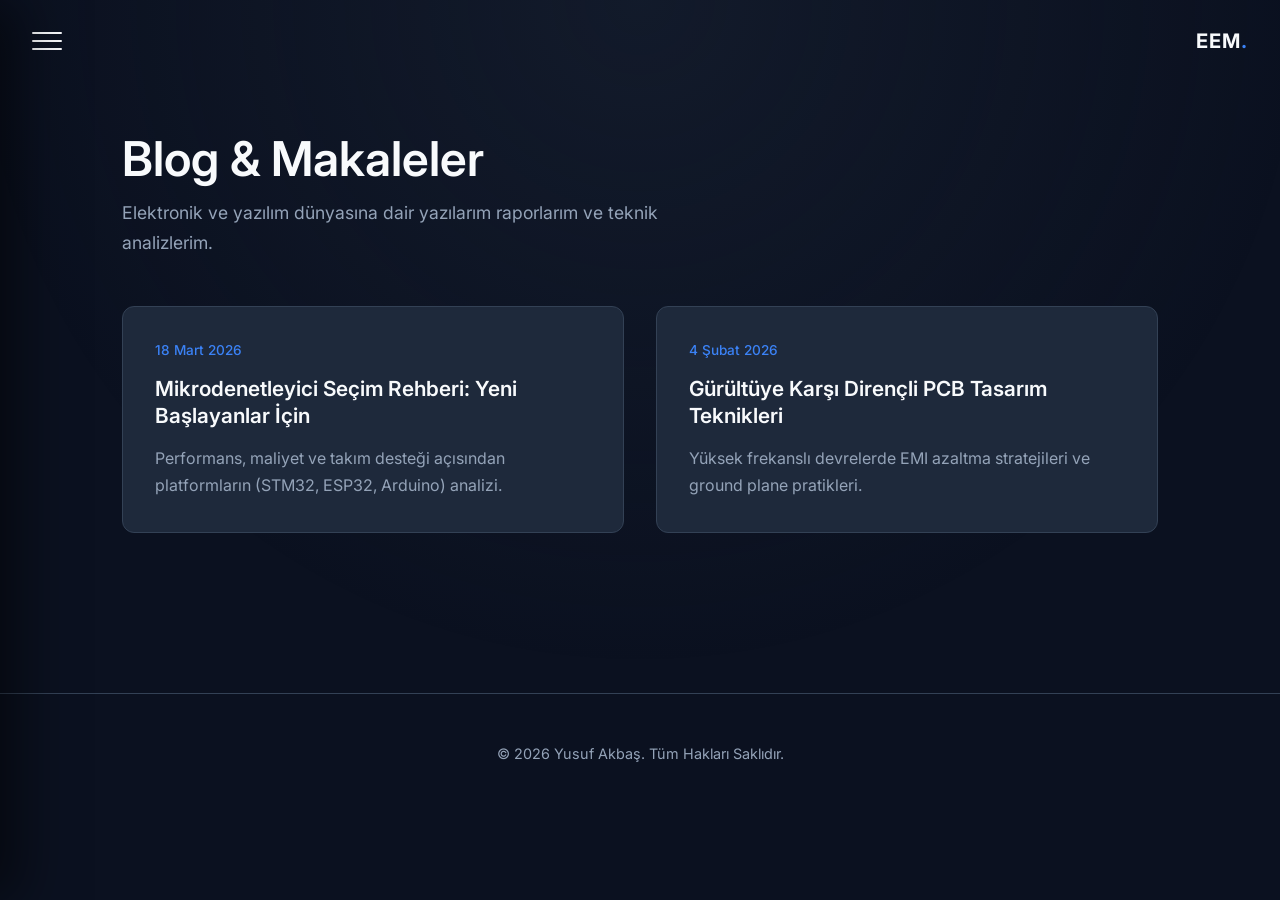
==== blog.html @ f1ca189b "ilk adim atildi" ====
<!DOCTYPE html>
<html lang="tr">
<head>
    <meta charset="UTF-8">
    <meta name="viewport" content="width=device-width, initial-scale=1.0">
    <title>Makaleler | Yusuf Akbaş</title>
    <link href="https://fonts.googleapis.com/css2?family=Inter:wght@300;400;500;600;700&display=swap" rel="stylesheet">
    <link rel="stylesheet" href="style.css">
    <link rel="stylesheet" href="https://cdnjs.cloudflare.com/ajax/libs/font-awesome/6.4.0/css/all.min.css">
</head>
<body>
    <div class="background-overlay"></div>
    <header class="header">
        <div class="menu-toggle" id="menuToggle"><span class="line"></span><span class="line"></span><span class="line"></span></div>
        <div class="logo"><a href="index.html" style="color:var(--text-primary);">EEM<span>.</span></a></div>
    </header>

    <nav class="sidebar" id="sidebar">
        <div class="sidebar-header"><h2>Menü</h2><button class="close-btn" id="closeBtn">&times;</button></div>
        <ul class="sidebar-links">
            <li><a href="index.html"><i class="fa-solid fa-house fa-fw"></i> Ana Sayfa</a></li>
            <li><a href="experience.html"><i class="fa-solid fa-user-tie fa-fw"></i> Deneyim & Yetenekler</a></li>
            <li class="has-submenu">
                <a href="#" class="submenu-toggle"><i class="fa-solid fa-microchip fa-fw"></i> Projeler <i class="fa-solid fa-chevron-down arrow"></i></a>
                <ul class="submenu">
                    <li><a href="projects.html?category=all">Tüm Projeler</a></li>
                    <li><a href="projects.html?category=iot">IoT Sistemleri</a></li>
                    <li><a href="projects.html?category=arduino">Arduino</a></li>
                    <li><a href="projects.html?category=stm32">STM32</a></li>
                    <li><a href="projects.html?category=rp">Raspberry Pi</a></li>
                </ul>
            </li>
            <li class="has-submenu">
                <a href="#" class="submenu-toggle"><i class="fa-solid fa-book-open fa-fw"></i> Öğretici Çalışmalar <i class="fa-solid fa-chevron-down arrow"></i></a>
                <ul class="submenu">
                    <li><a href="tutorials.html?category=all">Tüm Konular</a></li>
                    <li><a href="tutorials.html?category=temel">Temel Elektronik</a></li>
                    <li><a href="tutorials.html?category=ileri">İleri Gömülü Sistemler</a></li>
                    <li><a href="tutorials.html?category=yazilim">Mühendislik Yazılımları</a></li>
                </ul>
            </li>
            <li><a href="blog.html" class="active"><i class="fa-solid fa-pen-nib fa-fw"></i> Makaleler</a></li>
            <li><a href="index.html#contact"><i class="fa-solid fa-envelope fa-fw"></i> İletişim</a></li>
        </ul>
        <div class="sidebar-footer">
            <a href="#"><i class="fa-brands fa-linkedin fa-lg"></i> LinkedIn</a>
            <a href="#"><i class="fa-brands fa-github fa-lg"></i> GitHub</a>
        </div>
    </nav>
    <div class="overlay" id="overlay"></div>

    <main class="main-content">
        <section class="section fade-in" style="padding-top: 8rem;">
            <div class="container">
                <h1 class="page-title">Blog & Makaleler</h1>
                <p class="page-subtitle">Elektronik ve yazılım dünyasına dair yazılarım raporlarım ve teknik analizlerim.</p>
                
                <div class="blog-grid" style="margin-top:2rem;">
                    <article class="blog-card">
                        <span class="date">18 Mart 2026</span>
                        <h3><a href="#">Mikrodenetleyici Seçim Rehberi: Yeni Başlayanlar İçin</a></h3>
                        <p>Performans, maliyet ve takım desteği açısından platformların (STM32, ESP32, Arduino) analizi.</p>
                    </article>
                    
                    <article class="blog-card">
                        <span class="date">4 Şubat 2026</span>
                        <h3><a href="#">Gürültüye Karşı Dirençli PCB Tasarım Teknikleri</a></h3>
                        <p>Yüksek frekanslı devrelerde EMI azaltma stratejileri ve ground plane pratikleri.</p>
                    </article>
                </div>
            </div>
        </section>
    </main>

    <footer class="footer">
        <div class="container"><p>&copy; 2026 Yusuf Akbaş. Tüm Hakları Saklıdır.</p></div>
    </footer>
    <script src="script.js"></script>
</body>
</html>
---- style.css ----
:root {
    /* Professional Deep Navy / Slate Variables */
    --bg-main: #0B1120;
    --bg-surface: #1E293B;
    --bg-hover: #334155;
    
    --text-primary: #F8FAFC;
    --text-secondary: #94A3B8;
    
    --accent-primary: #3B82F6;
    --accent-hover: #60A5FA;
    --accent-glow: rgba(59, 130, 246, 0.2);
    
    --border-color: #334155;
    --border-light: #475569;
    
    --font-main: 'Inter', sans-serif;
    
    --transition-smooth: 0.4s cubic-bezier(0.4, 0, 0.2, 1);
    --transition-fast: 0.2s ease-in-out;
}

* {
    margin: 0;
    padding: 0;
    box-sizing: border-box;
}

html {
    scroll-behavior: smooth;
    font-size: 16px;
}

body {
    background-color: var(--bg-main);
    color: var(--text-primary);
    font-family: var(--font-main);
    line-height: 1.7;
    overflow-x: hidden;
}

.background-overlay {
    position: fixed;
    top: 0; left: 0; width: 100vw; height: 100vh;
    background: radial-gradient(circle at top center, rgba(30, 41, 59, 0.4) 0%, transparent 60%);
    z-index: -1;
    pointer-events: none;
}

h1, h2, h3, h4 {
    color: var(--text-primary);
    line-height: 1.3;
    font-weight: 600;
}

a {
    color: var(--accent-primary);
    text-decoration: none;
    transition: color var(--transition-fast);
}

a:hover { color: var(--accent-hover); }

.container {
    max-width: 1100px;
    margin: 0 auto;
    padding: 0 2rem;
}

/* Header */
.header {
    position: fixed;
    top: 0; left: 0; width: 100%;
    padding: 1.5rem 2rem;
    display: flex; justify-content: space-between; align-items: center;
    z-index: 1000;
    background: transparent;
    transition: background var(--transition-smooth), backdrop-filter var(--transition-smooth);
}
.header.scrolled {
    background: rgba(11, 17, 32, 0.85);
    backdrop-filter: blur(10px);
    border-bottom: 1px solid var(--border-color);
}
.menu-toggle {
    display: flex; flex-direction: column; gap: 6px; cursor: pointer; z-index: 1001;
}
.menu-toggle .line {
    width: 30px; height: 2px;
    background-color: var(--text-primary);
    border-radius: 2px;
    transition: var(--transition-smooth);
}
.menu-toggle:hover .line { background-color: var(--accent-primary); }
.logo { font-size: 1.25rem; font-weight: 700; letter-spacing: 1px; }
.logo span { color: var(--accent-primary); }

/* Sidebar */
.sidebar {
    position: fixed; top: 0; left: -320px; width: 320px; height: 100vh;
    background-color: var(--bg-surface);
    border-right: 1px solid var(--border-color);
    z-index: 1002; padding: 2rem;
    display: flex; flex-direction: column;
    transition: transform var(--transition-smooth);
    box-shadow: 20px 0 50px rgba(0,0,0,0.5);
    overflow-y: auto;
}
.sidebar.active { transform: translateX(320px); }
.sidebar-header {
    display: flex; justify-content: space-between; align-items: center; margin-bottom: 3rem;
}
.close-btn {
    background: none; border: none; color: var(--text-secondary);
    font-size: 2.5rem; cursor: pointer; line-height: 1; transition: color var(--transition-fast);
}
.close-btn:hover { color: var(--accent-primary); }

.sidebar-links {
    list-style: none; display: flex; flex-direction: column; gap: 1.2rem; flex-grow: 1;
}
.sidebar-links > li > a {
    color: var(--text-secondary); font-size: 1.05rem; font-weight: 500; display: inline-flex; align-items: center; gap: 0.8rem;
    width: 100%;
}
.sidebar-links > li > a:hover, .sidebar-links > li > a.active { color: var(--text-primary); }

/* Sidebar Submenu */
.has-submenu { position: relative; }
.submenu-toggle { display: flex; justify-content: space-between; align-items: center; width: 100%; }
.submenu-toggle .arrow { font-size: 0.8rem; transition: transform var(--transition-fast); margin-left: auto; }
.has-submenu.open .submenu-toggle .arrow { transform: rotate(180deg); color: var(--accent-primary); }

.submenu {
    max-height: 0;
    overflow: hidden;
    transition: max-height var(--transition-smooth);
    padding-left: 2.2rem;
    list-style: none;
    display: flex;
    flex-direction: column;
    gap: 0.8rem;
    margin-top: 0.5rem;
}
.has-submenu.open .submenu { max-height: 600px; /* Safe arbitrary value */ }
.submenu li a {
    color: var(--text-secondary); font-size: 0.95rem; display: block;
}
.submenu li a:hover, .submenu li a.active { color: var(--accent-primary); }

.sidebar-footer {
    display: flex; gap: 1.5rem; padding-top: 2rem; border-top: 1px solid var(--border-color); margin-top: 2rem;
}
.sidebar-footer a { font-size: 0.95rem; color: var(--text-secondary); display: flex; align-items: center; gap: 0.5rem;}
.sidebar-footer a:hover { color: var(--text-primary); }

/* Overlay */
.overlay {
    position: fixed; top: 0; left: 0; width: 100vw; height: 100vh;
    background: rgba(0,0,0,0.6); backdrop-filter: blur(4px);
    z-index: 1001; opacity: 0; visibility: hidden; transition: var(--transition-smooth);
}
.overlay.active { opacity: 1; visibility: visible; }

/* Sections & Page Titles */
.section { padding: 6rem 0; }
.page-title { font-size: 3rem; margin-bottom: 0.5rem; }
.page-subtitle { color: var(--text-secondary); font-size: 1.1rem; margin-bottom: 3rem; max-width: 600px; }

.section-title {
    font-size: 2rem; margin-bottom: 3rem; display: flex; align-items: center; gap: 1rem;
}
.section-title::after {
    content: ''; height: 1px; flex-grow: 1; background: var(--border-color);
}

/* Hero Section */
.hero-section {
    min-height: 100vh; display: flex; align-items: center; padding-top: 6rem;
}
.greeting { color: var(--accent-primary); font-size: 1.1rem; margin-bottom: 1rem; font-weight: 500; }
.name { font-size: 4rem; margin-bottom: 0.5rem; letter-spacing: -1px; }
.highlight {
    color: transparent; background-clip: text; -webkit-background-clip: text;
    background-image: linear-gradient(90deg, var(--text-primary), var(--text-secondary));
}
.role { font-size: 2rem; color: var(--text-secondary); margin-bottom: 2rem; font-weight: 400; }
.bio { font-size: 1.15rem; color: var(--text-secondary); max-width: 600px; margin-bottom: 3rem; }

/* Buttons */
.cta-buttons { display: flex; gap: 1rem; }
.btn {
    padding: 0.8rem 1.8rem; border-radius: 8px; font-weight: 500; cursor: pointer;
    transition: var(--transition-fast); font-size: 1rem; display: inline-block;
}
.btn-primary {
    background: var(--accent-primary); color: #fff; box-shadow: 0 4px 14px var(--accent-glow);
}
.btn-primary:hover {
    background: var(--accent-hover); transform: translateY(-2px); color: #fff;
    box-shadow: 0 6px 20px rgba(59, 130, 246, 0.4);
}
.btn-secondary {
    background: transparent; color: var(--text-primary); border: 1px solid var(--border-color);
}
.btn-secondary:hover {
    border-color: var(--text-secondary); transform: translateY(-2px);
}

/* Nav Tabs */
.tabs-container {
    display: flex; gap: 0.8rem; margin-bottom: 3rem; flex-wrap: wrap;
}
.tab-btn {
    background: var(--bg-surface); color: var(--text-secondary);
    border: 1px solid var(--border-color); padding: 0.6rem 1.4rem;
    border-radius: 30px; cursor: pointer; font-size: 0.95rem; font-weight: 500;
    transition: var(--transition-fast); font-family: var(--font-main);
}
.tab-btn:hover { border-color: var(--accent-primary); color: var(--text-primary); }
.tab-btn.active {
    background: var(--accent-primary); color: #fff; border-color: var(--accent-primary);
}

/* Filtering */
.filter-item {
    transition: opacity 0.3s ease, transform 0.3s ease;
}
.filter-item.hidden {
    display: none !important;
}

/* Data Table (Tutorials) */
.table-responsive { overflow-x: auto; margin-top: 1rem; border-radius: 12px; border: 1px solid var(--border-color); }
.data-table {
    width: 100%; border-collapse: collapse; background: var(--bg-surface);
}
.data-table th, .data-table td {
    padding: 1.2rem 1.5rem; text-align: left; border-bottom: 1px solid var(--border-color);
}
.data-table th {
    background: var(--bg-main); color: var(--text-secondary); font-weight: 600; font-size: 0.85rem;
    text-transform: uppercase; letter-spacing: 0.05em;
}
.data-table tr:last-child td { border-bottom: none; }
.data-table tr:hover { background: var(--bg-hover); }
.item-title { font-weight: 600; color: var(--text-primary); }
.badge {
    background: rgba(59, 130, 246, 0.1); color: var(--accent-primary);
    padding: 0.3rem 0.8rem; border-radius: 20px; font-size: 0.8rem; font-weight: 500;
    border: 1px solid rgba(59, 130, 246, 0.2); white-space: nowrap;
}
.status {
    font-size: 0.85rem; font-weight: 600; padding: 0.3rem 0.8rem; border-radius: 20px; white-space: nowrap;
}
.status.complete { background: rgba(16, 185, 129, 0.1); color: #10B981; }
.status.ongoing { background: rgba(245, 158, 11, 0.1); color: #F59E0B; }
.view-btn {
    color: var(--text-secondary); transition: color var(--transition-fast); display: flex; align-items: center; justify-content: center; width: 32px; height: 32px; border-radius: 50%; background: rgba(255,255,255,0.05);
}
.view-btn:hover { color: var(--accent-primary); background: rgba(59,130,246,0.1); }

/* Projects Grid */
.projects-grid, .blog-grid {
    display: grid; grid-template-columns: repeat(auto-fill, minmax(340px, 1fr)); gap: 2rem; margin-top: 1rem;
}
.project-card, .blog-card, .edu-card {
    background: var(--bg-surface); border: 1px solid var(--border-color);
    border-radius: 12px; transition: var(--transition-smooth); overflow: hidden;
}
.blog-card, .edu-card { padding: 2rem; }
.project-card { padding: 0; }
.project-image { width: 100%; height: 200px; background-color: var(--bg-main); border-bottom: 1px solid var(--border-color); display: flex; align-items: center; justify-content: center; }
.project-image img { width: 100%; height: 100%; object-fit: cover; }
.project-content { padding: 1.5rem; }
.project-card:hover, .blog-card:hover, .edu-card:hover {
    transform: translateY(-5px); border-color: var(--border-light);
    box-shadow: 0 10px 30px rgba(0,0,0,0.3);
}
.project-content h3 { font-size: 1.3rem; margin-bottom: 1rem; }
.project-content p { color: var(--text-secondary); margin-bottom: 2rem; }
.skill-tags { display: flex; flex-wrap: wrap; gap: 0.6rem; }
.skill-tags span {
    background: rgba(59, 130, 246, 0.1); color: var(--accent-primary);
    padding: 0.3rem 0.8rem; border-radius: 6px; font-size: 0.85rem; font-weight: 500;
}
.blog-card .date { display: block; font-size: 0.85rem; color: var(--accent-primary); margin-bottom: 0.8rem; font-weight: 500; }
.blog-card h3 { margin-bottom: 1rem; font-size: 1.3rem; }
.blog-card h3 a { color: var(--text-primary); }
.blog-card h3 a:hover { color: var(--accent-primary); }
.blog-card p { color: var(--text-secondary); }

/* Timeline (Experience) */
.timeline { position: relative; padding-left: 2rem; display: flex; flex-direction: column; gap: 3rem; margin-top: 2rem; }
.timeline::before {
    content: ''; position: absolute; left: 0; top: 0; height: 100%; width: 2px; background: var(--border-color);
}
.timeline-item { position: relative; }
.timeline-dot {
    position: absolute; left: -2.35rem; top: 0.3rem; width: 14px; height: 14px;
    border-radius: 50%; background: var(--bg-main); border: 2px solid var(--accent-primary);
}
.timeline-date { font-size: 0.9rem; color: var(--accent-primary); margin-bottom: 0.5rem; font-weight: 600; }
.timeline-content h3 { font-size: 1.3rem; margin-bottom: 0.2rem; }
.timeline-content h4 { font-size: 1rem; color: var(--text-secondary); font-weight: 400; margin-bottom: 1rem; }
.timeline-content p { color: var(--text-secondary); font-size: 1rem; }

/* 2 Column Layout (Educ & Skills) */
.two-cols { display: grid; grid-template-columns: 1fr 1fr; gap: 4rem; }
.edu-card h3 { font-size: 1.2rem; margin-bottom: 0.5rem; }
.uni-name { color: var(--text-secondary); margin-bottom: 1rem; }
.edu-date { font-size: 0.9rem; color: var(--accent-primary); margin-bottom: 0.5rem; font-weight: 500; }
.skill-category { margin-bottom: 2rem; }
.skill-category h3 { font-size: 1.1rem; margin-bottom: 1rem; color: var(--text-primary); }

/* Contact Specific */
.text-center { text-align: center; }
.text-center .section-title::after { display: none; }
.contact-desc {
    max-width: 600px; margin: 0 auto 3rem auto; color: var(--text-secondary); font-size: 1.1rem;
}
.contact-btn { padding: 1rem 2.5rem; font-size: 1.1rem; }

/* Footer */
.footer { text-align: center; padding: 3rem 0; border-top: 1px solid var(--border-color); color: var(--text-secondary); font-size: 0.9rem; margin-top: 4rem;}

/* Animations */
.fade-in {
    opacity: 0; transform: translateY(40px);
    transition: opacity 0.8s cubic-bezier(0.4, 0, 0.2, 1), transform 0.8s cubic-bezier(0.4, 0, 0.2, 1);
}
.fade-in.appear { opacity: 1; transform: translateY(0); }

@media (max-width: 768px) {
    .name { font-size: 3rem; }
    .role { font-size: 1.5rem; }
    .two-cols { grid-template-columns: 1fr; gap: 3rem; }
    section { padding: 5rem 0; }
    .sidebar { width: 280px; left: -280px; }
    .sidebar.active { transform: translateX(280px); }
    .page-title { font-size: 2.2rem; }
}
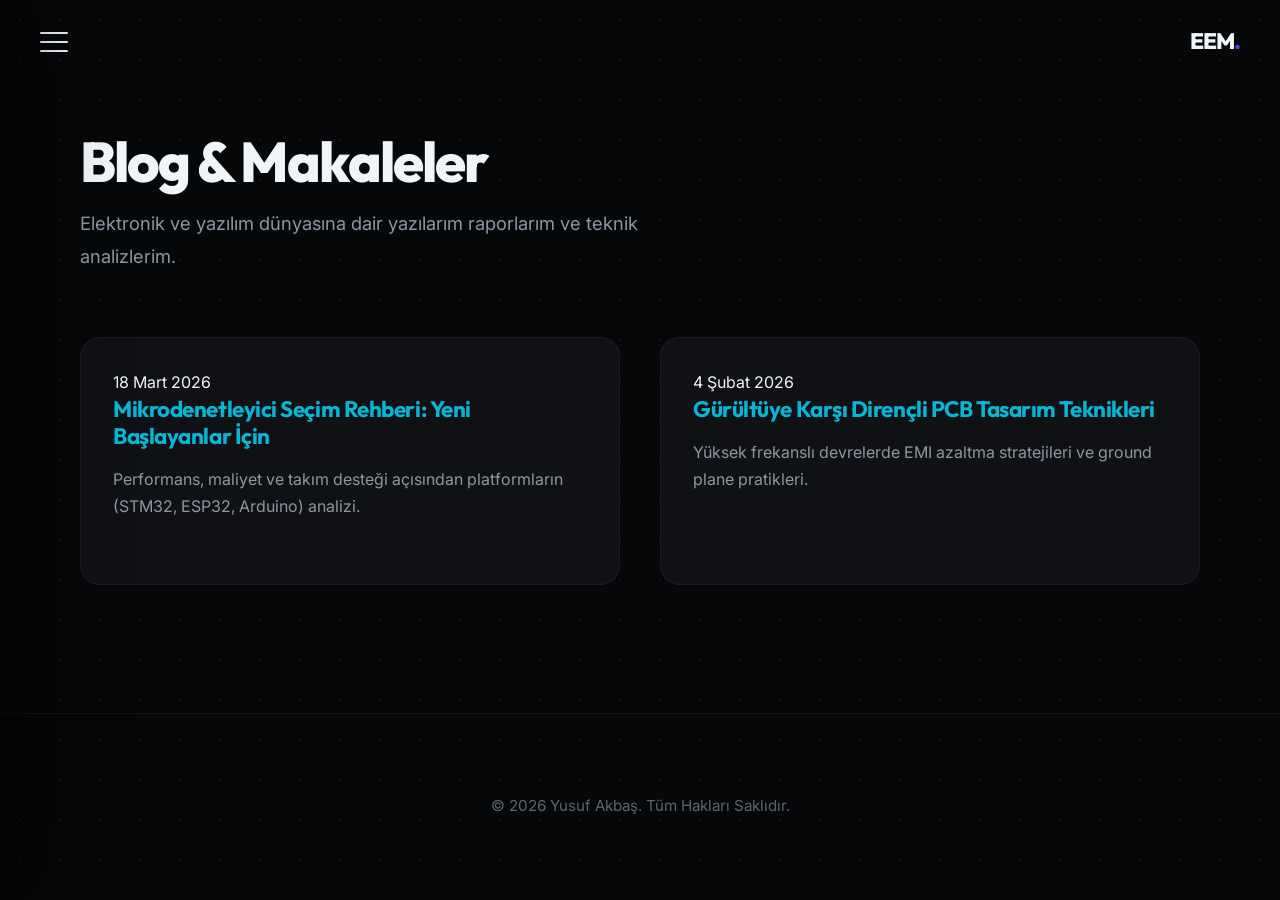
==== commit b3241423: "premium engineering" ====
--- a/blog.html
+++ b/blog.html
@@ -4,7 +4,14 @@
     <meta charset="UTF-8">
     <meta name="viewport" content="width=device-width, initial-scale=1.0">
     <title>Makaleler | Yusuf Akbaş</title>
-    <link href="https://fonts.googleapis.com/css2?family=Inter:wght@300;400;500;600;700&display=swap" rel="stylesheet">
+    <meta name="description" content="Yusuf Akbaş - Elektrik elektronik mühendisliği hakkındaki teknik analizlerim ve makalelerim.">
+    <meta name="keywords" content="Makaleler, Blog, Yusuf Akbaş, Elektronik Makale, PCB İpuçları, Gömülü Sistemler">
+    <meta name="author" content="Yusuf Akbaş">
+    <meta property="og:title" content="Makaleler | Yusuf Akbaş">
+    <meta property="og:description" content="Teknik analizler ve mühendislik makalelerim.">
+    <meta property="og:type" content="website">
+    <meta property="og:url" content="https://Ysfakbs9.github.io/blog.html">
+    <link href="https://fonts.googleapis.com/css2?family=Inter:wght@300;400;500;600;700&family=Outfit:wght@400;600;700&family=JetBrains+Mono:wght@400;700&display=swap" rel="stylesheet">
     <link rel="stylesheet" href="style.css">
     <link rel="stylesheet" href="https://cdnjs.cloudflare.com/ajax/libs/font-awesome/6.4.0/css/all.min.css">
 </head>
@@ -40,6 +47,7 @@
                 </ul>
             </li>
             <li><a href="blog.html" class="active"><i class="fa-solid fa-pen-nib fa-fw"></i> Makaleler</a></li>
+            <li><a href="shop.html"><i class="fa-solid fa-cart-shopping fa-fw"></i> Dijital Mağaza</a></li>
             <li><a href="index.html#contact"><i class="fa-solid fa-envelope fa-fw"></i> İletişim</a></li>
         </ul>
         <div class="sidebar-footer">
@@ -50,10 +58,10 @@
     <div class="overlay" id="overlay"></div>
 
     <main class="main-content">
-        <section class="section fade-in" style="padding-top: 8rem;">
+        <section class="section" style="padding-top: 8rem;">
             <div class="container">
-                <h1 class="page-title">Blog & Makaleler</h1>
-                <p class="page-subtitle">Elektronik ve yazılım dünyasına dair yazılarım raporlarım ve teknik analizlerim.</p>
+                <h1 class="page-title" data-reveal>Blog & Makaleler</h1>
+                <p class="page-subtitle" data-reveal>Elektronik ve yazılım dünyasına dair yazılarım raporlarım ve teknik analizlerim.</p>
                 
                 <div class="blog-grid" style="margin-top:2rem;">
                     <article class="blog-card">
--- a/style.css
+++ b/style.css
@@ -1,23 +1,26 @@
 :root {
-    /* Professional Deep Navy / Slate Variables */
-    --bg-main: #0B1120;
-    --bg-surface: #1E293B;
-    --bg-hover: #334155;
-    
-    --text-primary: #F8FAFC;
-    --text-secondary: #94A3B8;
-    
-    --accent-primary: #3B82F6;
-    --accent-hover: #60A5FA;
-    --accent-glow: rgba(59, 130, 246, 0.2);
-    
-    --border-color: #334155;
-    --border-light: #475569;
-    
-    --font-main: 'Inter', sans-serif;
-    
-    --transition-smooth: 0.4s cubic-bezier(0.4, 0, 0.2, 1);
-    --transition-fast: 0.2s ease-in-out;
+    /* Premium Modern Engineering Slate & Sapphire Palette */
+    --bg-main: #060709;        /* Inky Charcoal */
+    --bg-surface: #0f1115;     /* Deep Slate */
+    --bg-glass: rgba(15, 17, 21, 0.7);
+    
+    --text-primary: #f2f5f8;   /* Clean white-blue */
+    --text-secondary: #8e96a3; /* Soft slate gray */
+    --text-muted: #5c6470;
+    
+    --accent-primary: #4f46e5; /* Sophisticated Indigo */
+    --accent-secondary: #06b6d4; /* Sapphire Cyan */
+    --accent-glow: rgba(79, 70, 229, 0.25);
+    
+    --border-subtle: rgba(255, 255, 255, 0.05);
+    --border-active: rgba(255, 255, 255, 0.12);
+    
+    --font-heading: 'Outfit', sans-serif;
+    --font-body: 'Inter', sans-serif;
+    --font-mono: 'JetBrains Mono', monospace;
+    
+    --transition-premium: 0.5s cubic-bezier(0.16, 1, 0.3, 1);
+    --transition-fast: 0.2s ease;
 }
 
 * {
@@ -29,314 +32,283 @@
 html {
     scroll-behavior: smooth;
     font-size: 16px;
+    background-color: var(--bg-main);
 }
 
 body {
     background-color: var(--bg-main);
     color: var(--text-primary);
-    font-family: var(--font-main);
-    line-height: 1.7;
+    font-family: var(--font-body);
+    line-height: 1.6;
     overflow-x: hidden;
+    /* Dot pattern background - Engineering paper feel */
+    background-image: radial-gradient(rgba(255, 255, 255, 0.05) 1px, transparent 0);
+    background-size: 40px 40px;
 }
 
 .background-overlay {
     position: fixed;
     top: 0; left: 0; width: 100vw; height: 100vh;
-    background: radial-gradient(circle at top center, rgba(30, 41, 59, 0.4) 0%, transparent 60%);
+    background: radial-gradient(circle at 50% -10%, rgba(79, 70, 229, 0.12) 0%, transparent 70%);
     z-index: -1;
     pointer-events: none;
 }
 
 h1, h2, h3, h4 {
     color: var(--text-primary);
-    line-height: 1.3;
-    font-weight: 600;
+    font-family: var(--font-heading);
+    font-weight: 700;
+    letter-spacing: -0.02em;
+    line-height: 1.2;
 }
 
 a {
-    color: var(--accent-primary);
+    color: var(--accent-secondary);
     text-decoration: none;
     transition: color var(--transition-fast);
 }
 
-a:hover { color: var(--accent-hover); }
+a:hover { color: var(--accent-primary); }
 
 .container {
-    max-width: 1100px;
+    max-width: 1200px;
     margin: 0 auto;
-    padding: 0 2rem;
+    padding: 0 2.5rem;
 }
 
 /* Header */
 .header {
     position: fixed;
     top: 0; left: 0; width: 100%;
-    padding: 1.5rem 2rem;
+    padding: 1.5rem 2.5rem;
     display: flex; justify-content: space-between; align-items: center;
     z-index: 1000;
     background: transparent;
-    transition: background var(--transition-smooth), backdrop-filter var(--transition-smooth);
+    transition: background var(--transition-premium), backdrop-filter var(--transition-premium);
 }
 .header.scrolled {
-    background: rgba(11, 17, 32, 0.85);
-    backdrop-filter: blur(10px);
-    border-bottom: 1px solid var(--border-color);
+    background: rgba(6, 7, 9, 0.8);
+    backdrop-filter: blur(12px);
+    border-bottom: 1px solid var(--border-subtle);
 }
 .menu-toggle {
-    display: flex; flex-direction: column; gap: 6px; cursor: pointer; z-index: 1001;
+    display: flex; flex-direction: column; gap: 7px; cursor: pointer; z-index: 1001;
 }
 .menu-toggle .line {
-    width: 30px; height: 2px;
+    width: 28px; height: 2px;
     background-color: var(--text-primary);
-    border-radius: 2px;
-    transition: var(--transition-smooth);
-}
-.menu-toggle:hover .line { background-color: var(--accent-primary); }
-.logo { font-size: 1.25rem; font-weight: 700; letter-spacing: 1px; }
+    border-radius: 4px;
+    transition: var(--transition-premium);
+}
+.menu-toggle:hover .line { background-color: var(--accent-secondary); }
+.logo { font-size: 1.4rem; font-weight: 800; font-family: var(--font-heading); letter-spacing: -1px; }
 .logo span { color: var(--accent-primary); }
 
 /* Sidebar */
 .sidebar {
     position: fixed; top: 0; left: -320px; width: 320px; height: 100vh;
-    background-color: var(--bg-surface);
-    border-right: 1px solid var(--border-color);
-    z-index: 1002; padding: 2rem;
+    background-color: var(--bg-glass);
+    backdrop-filter: blur(25px);
+    border-right: 1px solid var(--border-subtle);
+    z-index: 1002; padding: 3rem 2.5rem;
     display: flex; flex-direction: column;
-    transition: transform var(--transition-smooth);
-    box-shadow: 20px 0 50px rgba(0,0,0,0.5);
-    overflow-y: auto;
+    transition: transform var(--transition-premium);
+    box-shadow: 20px 0 80px rgba(0,0,0,0.6);
 }
 .sidebar.active { transform: translateX(320px); }
 .sidebar-header {
-    display: flex; justify-content: space-between; align-items: center; margin-bottom: 3rem;
+    display: flex; justify-content: space-between; align-items: center; margin-bottom: 4rem;
 }
 .close-btn {
-    background: none; border: none; color: var(--text-secondary);
+    background: none; border: none; color: var(--text-muted);
     font-size: 2.5rem; cursor: pointer; line-height: 1; transition: color var(--transition-fast);
 }
-.close-btn:hover { color: var(--accent-primary); }
+.close-btn:hover { color: var(--text-primary); }
 
 .sidebar-links {
-    list-style: none; display: flex; flex-direction: column; gap: 1.2rem; flex-grow: 1;
+    list-style: none; display: flex; flex-direction: column; gap: 1rem; flex-grow: 1;
 }
 .sidebar-links > li > a {
-    color: var(--text-secondary); font-size: 1.05rem; font-weight: 500; display: inline-flex; align-items: center; gap: 0.8rem;
-    width: 100%;
-}
-.sidebar-links > li > a:hover, .sidebar-links > li > a.active { color: var(--text-primary); }
+    color: var(--text-secondary); font-size: 1.05rem; font-weight: 500; display: inline-flex; align-items: center; gap: 1rem;
+    width: 100%; transition: var(--transition-fast);
+    padding: 0.5rem 0;
+}
+.sidebar-links > li > a:hover, .sidebar-links > li > a.active { color: var(--text-primary); transform: translateX(5px); }
 
 /* Sidebar Submenu */
 .has-submenu { position: relative; }
 .submenu-toggle { display: flex; justify-content: space-between; align-items: center; width: 100%; }
-.submenu-toggle .arrow { font-size: 0.8rem; transition: transform var(--transition-fast); margin-left: auto; }
-.has-submenu.open .submenu-toggle .arrow { transform: rotate(180deg); color: var(--accent-primary); }
+.submenu-toggle .arrow { font-size: 0.7rem; color: var(--text-muted); transition: transform var(--transition-fast); margin-left: auto; }
+.has-submenu.open .submenu-toggle .arrow { transform: rotate(180deg); color: var(--accent-secondary); }
 
 .submenu {
     max-height: 0;
     overflow: hidden;
-    transition: max-height var(--transition-smooth);
+    transition: max-height var(--transition-premium);
     padding-left: 2.2rem;
     list-style: none;
     display: flex;
     flex-direction: column;
-    gap: 0.8rem;
-    margin-top: 0.5rem;
-}
-.has-submenu.open .submenu { max-height: 600px; /* Safe arbitrary value */ }
+    gap: 0.6rem;
+    margin-top: 0.3rem;
+}
+.has-submenu.open .submenu { max-height: 600px; }
 .submenu li a {
-    color: var(--text-secondary); font-size: 0.95rem; display: block;
-}
-.submenu li a:hover, .submenu li a.active { color: var(--accent-primary); }
+    color: var(--text-muted); font-size: 0.9rem; display: block; transition: var(--transition-fast);
+}
+.submenu li a:hover, .submenu li a.active { color: var(--accent-secondary); transform: translateX(3px); }
 
 .sidebar-footer {
-    display: flex; gap: 1.5rem; padding-top: 2rem; border-top: 1px solid var(--border-color); margin-top: 2rem;
-}
-.sidebar-footer a { font-size: 0.95rem; color: var(--text-secondary); display: flex; align-items: center; gap: 0.5rem;}
+    display: flex; gap: 1.5rem; padding-top: 2rem; border-top: 1px solid var(--border-subtle); margin-top: 2rem;
+}
+.sidebar-footer a { font-size: 0.9rem; color: var(--text-muted); display: flex; align-items: center; gap: 0.5rem;}
 .sidebar-footer a:hover { color: var(--text-primary); }
 
 /* Overlay */
 .overlay {
     position: fixed; top: 0; left: 0; width: 100vw; height: 100vh;
-    background: rgba(0,0,0,0.6); backdrop-filter: blur(4px);
-    z-index: 1001; opacity: 0; visibility: hidden; transition: var(--transition-smooth);
+    background: rgba(0,0,0,0.4); backdrop-filter: blur(8px);
+    z-index: 1001; opacity: 0; visibility: hidden; transition: var(--transition-premium);
 }
 .overlay.active { opacity: 1; visibility: visible; }
 
 /* Sections & Page Titles */
-.section { padding: 6rem 0; }
-.page-title { font-size: 3rem; margin-bottom: 0.5rem; }
-.page-subtitle { color: var(--text-secondary); font-size: 1.1rem; margin-bottom: 3rem; max-width: 600px; }
+.section { padding: 8rem 0; }
+.page-title { font-size: 3.5rem; margin-bottom: 0.75rem; font-weight: 800; letter-spacing: -2px; }
+.page-subtitle { color: var(--text-secondary); font-size: 1.15rem; margin-bottom: 4rem; max-width: 650px; line-height: 1.8; }
 
 .section-title {
-    font-size: 2rem; margin-bottom: 3rem; display: flex; align-items: center; gap: 1rem;
+    font-size: 2rem; margin-bottom: 3.5rem; display: flex; align-items: center; gap: 1.5rem;
 }
 .section-title::after {
-    content: ''; height: 1px; flex-grow: 1; background: var(--border-color);
+    content: ''; height: 1px; flex-grow: 1; background: var(--border-subtle);
 }
 
 /* Hero Section */
 .hero-section {
-    min-height: 100vh; display: flex; align-items: center; padding-top: 6rem;
-}
-.greeting { color: var(--accent-primary); font-size: 1.1rem; margin-bottom: 1rem; font-weight: 500; }
-.name { font-size: 4rem; margin-bottom: 0.5rem; letter-spacing: -1px; }
+    min-height: 100vh; display: flex; align-items: center; padding-top: 4rem;
+}
+.greeting { 
+    color: var(--accent-secondary); 
+    font-family: var(--font-mono); 
+    font-size: 0.85rem; margin-bottom: 1.5rem; 
+    letter-spacing: 3px;
+    text-transform: uppercase;
+    font-weight: 700;
+}
+.name { font-size: 5.5rem; font-weight: 800; line-height: 0.9; margin-bottom: 1.5rem; letter-spacing: -3px; }
 .highlight {
     color: transparent; background-clip: text; -webkit-background-clip: text;
-    background-image: linear-gradient(90deg, var(--text-primary), var(--text-secondary));
-}
-.role { font-size: 2rem; color: var(--text-secondary); margin-bottom: 2rem; font-weight: 400; }
-.bio { font-size: 1.15rem; color: var(--text-secondary); max-width: 600px; margin-bottom: 3rem; }
+    background-image: linear-gradient(135deg, #fff 30%, var(--text-muted) 100%);
+}
+.role { font-size: 1.5rem; color: var(--text-secondary); margin-bottom: 2.5rem; font-weight: 500; font-family: var(--font-heading); }
+.bio { font-size: 1.1rem; color: var(--text-secondary); max-width: 550px; margin-bottom: 4rem; line-height: 1.8; }
 
 /* Buttons */
-.cta-buttons { display: flex; gap: 1rem; }
+.cta-buttons { display: flex; gap: 1.5rem; }
 .btn {
-    padding: 0.8rem 1.8rem; border-radius: 8px; font-weight: 500; cursor: pointer;
-    transition: var(--transition-fast); font-size: 1rem; display: inline-block;
+    padding: 1rem 2.2rem; border-radius: 12px; font-weight: 600; cursor: pointer;
+    transition: var(--transition-premium); font-size: 0.95rem; display: inline-flex; align-items: center; gap: 0.8rem;
+    font-family: var(--font-heading);
 }
 .btn-primary {
-    background: var(--accent-primary); color: #fff; box-shadow: 0 4px 14px var(--accent-glow);
+    background: var(--accent-primary); color: #fff; box-shadow: 0 4px 20px var(--accent-glow);
 }
 .btn-primary:hover {
-    background: var(--accent-hover); transform: translateY(-2px); color: #fff;
-    box-shadow: 0 6px 20px rgba(59, 130, 246, 0.4);
+    background: #5d53ff; transform: translateY(-3px);
+    box-shadow: 0 8px 30px rgba(79, 70, 229, 0.4);
 }
 .btn-secondary {
-    background: transparent; color: var(--text-primary); border: 1px solid var(--border-color);
+    background: rgba(255, 255, 255, 0.03); color: var(--text-primary); border: 1px solid var(--border-subtle);
+    backdrop-filter: blur(10px);
 }
 .btn-secondary:hover {
-    border-color: var(--text-secondary); transform: translateY(-2px);
+    background: rgba(255, 255, 255, 0.08); border-color: var(--border-active); transform: translateY(-3px);
 }
 
 /* Nav Tabs */
 .tabs-container {
-    display: flex; gap: 0.8rem; margin-bottom: 3rem; flex-wrap: wrap;
+    display: flex; gap: 1rem; margin-bottom: 3.5rem; flex-wrap: wrap;
 }
 .tab-btn {
-    background: var(--bg-surface); color: var(--text-secondary);
-    border: 1px solid var(--border-color); padding: 0.6rem 1.4rem;
-    border-radius: 30px; cursor: pointer; font-size: 0.95rem; font-weight: 500;
-    transition: var(--transition-fast); font-family: var(--font-main);
-}
-.tab-btn:hover { border-color: var(--accent-primary); color: var(--text-primary); }
+    background: var(--bg-surface); color: var(--text-muted);
+    border: 1px solid var(--border-subtle); padding: 0.7rem 1.6rem;
+    border-radius: 12px; cursor: pointer; font-size: 0.9rem; font-weight: 600;
+    transition: var(--transition-fast); font-family: var(--font-heading);
+}
+.tab-btn:hover { border-color: var(--accent-secondary); color: var(--text-primary); }
 .tab-btn.active {
-    background: var(--accent-primary); color: #fff; border-color: var(--accent-primary);
-}
-
-/* Filtering */
-.filter-item {
-    transition: opacity 0.3s ease, transform 0.3s ease;
-}
-.filter-item.hidden {
-    display: none !important;
+    background: var(--accent-secondary); color: #000; border-color: var(--accent-secondary);
 }
 
 /* Data Table (Tutorials) */
-.table-responsive { overflow-x: auto; margin-top: 1rem; border-radius: 12px; border: 1px solid var(--border-color); }
-.data-table {
-    width: 100%; border-collapse: collapse; background: var(--bg-surface);
-}
-.data-table th, .data-table td {
-    padding: 1.2rem 1.5rem; text-align: left; border-bottom: 1px solid var(--border-color);
-}
-.data-table th {
-    background: var(--bg-main); color: var(--text-secondary); font-weight: 600; font-size: 0.85rem;
-    text-transform: uppercase; letter-spacing: 0.05em;
-}
-.data-table tr:last-child td { border-bottom: none; }
-.data-table tr:hover { background: var(--bg-hover); }
-.item-title { font-weight: 600; color: var(--text-primary); }
-.badge {
-    background: rgba(59, 130, 246, 0.1); color: var(--accent-primary);
-    padding: 0.3rem 0.8rem; border-radius: 20px; font-size: 0.8rem; font-weight: 500;
-    border: 1px solid rgba(59, 130, 246, 0.2); white-space: nowrap;
-}
-.status {
-    font-size: 0.85rem; font-weight: 600; padding: 0.3rem 0.8rem; border-radius: 20px; white-space: nowrap;
-}
-.status.complete { background: rgba(16, 185, 129, 0.1); color: #10B981; }
-.status.ongoing { background: rgba(245, 158, 11, 0.1); color: #F59E0B; }
-.view-btn {
-    color: var(--text-secondary); transition: color var(--transition-fast); display: flex; align-items: center; justify-content: center; width: 32px; height: 32px; border-radius: 50%; background: rgba(255,255,255,0.05);
-}
-.view-btn:hover { color: var(--accent-primary); background: rgba(59,130,246,0.1); }
-
-/* Projects Grid */
-.projects-grid, .blog-grid {
-    display: grid; grid-template-columns: repeat(auto-fill, minmax(340px, 1fr)); gap: 2rem; margin-top: 1rem;
-}
-.project-card, .blog-card, .edu-card {
-    background: var(--bg-surface); border: 1px solid var(--border-color);
-    border-radius: 12px; transition: var(--transition-smooth); overflow: hidden;
-}
-.blog-card, .edu-card { padding: 2rem; }
-.project-card { padding: 0; }
-.project-image { width: 100%; height: 200px; background-color: var(--bg-main); border-bottom: 1px solid var(--border-color); display: flex; align-items: center; justify-content: center; }
-.project-image img { width: 100%; height: 100%; object-fit: cover; }
-.project-content { padding: 1.5rem; }
-.project-card:hover, .blog-card:hover, .edu-card:hover {
-    transform: translateY(-5px); border-color: var(--border-light);
-    box-shadow: 0 10px 30px rgba(0,0,0,0.3);
-}
-.project-content h3 { font-size: 1.3rem; margin-bottom: 1rem; }
-.project-content p { color: var(--text-secondary); margin-bottom: 2rem; }
-.skill-tags { display: flex; flex-wrap: wrap; gap: 0.6rem; }
-.skill-tags span {
-    background: rgba(59, 130, 246, 0.1); color: var(--accent-primary);
-    padding: 0.3rem 0.8rem; border-radius: 6px; font-size: 0.85rem; font-weight: 500;
-}
-.blog-card .date { display: block; font-size: 0.85rem; color: var(--accent-primary); margin-bottom: 0.8rem; font-weight: 500; }
-.blog-card h3 { margin-bottom: 1rem; font-size: 1.3rem; }
-.blog-card h3 a { color: var(--text-primary); }
-.blog-card h3 a:hover { color: var(--accent-primary); }
-.blog-card p { color: var(--text-secondary); }
+.table-responsive { overflow-x: auto; border-radius: 20px; border: 1px solid var(--border-subtle); background: var(--bg-surface); box-shadow: 0 10px 40px rgba(0,0,0,0.3); }
+.data-table { width: 100%; border-collapse: collapse; }
+.data-table th, .data-table td { padding: 1.5rem 2rem; text-align: left; border-bottom: 1px solid var(--border-subtle); }
+.data-table th { background: rgba(0,0,0,0.2); color: var(--text-muted); font-weight: 700; font-size: 0.8rem; text-transform: uppercase; letter-spacing: 0.1em; }
+.data-table tr:hover { background: rgba(255,255,255,0.02); }
+.item-title { font-weight: 700; color: var(--text-primary); font-family: var(--font-heading); font-size: 1.1rem; }
+.badge { background: rgba(6, 182, 212, 0.08); color: var(--accent-secondary); padding: 0.4rem 1rem; border-radius: 8px; font-size: 0.75rem; font-weight: 700; border: 1px solid rgba(6, 182, 212, 0.15); font-family: var(--font-mono); }
+.status.complete { color: #10B981; font-weight: 700; font-size: 0.85rem; }
+.status.ongoing { color: #F59E0B; font-weight: 700; font-size: 0.85rem; }
+
+/* Cards Styling */
+.projects-grid, .blog-grid, .shop-grid {
+    display: grid; grid-template-columns: repeat(auto-fill, minmax(360px, 1fr)); gap: 2.5rem;
+}
+.project-card, .blog-card, .edu-card, .product-card {
+    background: var(--bg-surface);
+    border: 1px solid var(--border-subtle);
+    border-radius: 20px; transition: var(--transition-premium); overflow: hidden;
+    display: flex; flex-direction: column;
+}
+.project-card:hover, .blog-card:hover, .product-card:hover {
+    transform: translateY(-10px) scale(1.02);
+    border-color: var(--border-active);
+    box-shadow: 0 30px 60px rgba(0,0,0,0.5);
+}
+.project-image, .product-image { height: 220px; position: relative; overflow: hidden; background: var(--bg-main); }
+.project-image img, .product-image img { width: 100%; height: 100%; object-fit: cover; transition: transform 0.8s ease; }
+.project-card:hover img, .product-card:hover img { transform: scale(1.1); }
+
+.project-content, .blog-card, .edu-card, .product-content { padding: 2rem; flex-grow: 1; }
+.project-content h3, .blog-card h3, .product-content h3 { font-size: 1.4rem; margin-bottom: 1rem; }
+.project-content p, .blog-card p, .product-content p { color: var(--text-secondary); margin-bottom: 2rem; font-size: 1rem; line-height: 1.7; }
+.skill-tags { display: flex; flex-wrap: wrap; gap: 0.75rem; }
+.skill-tags span { background: rgba(255,255,255,0.04); color: var(--text-secondary); padding: 0.4rem 1rem; border-radius: 10px; font-size: 0.8rem; font-weight: 600; border: 1px solid var(--border-subtle); }
 
 /* Timeline (Experience) */
-.timeline { position: relative; padding-left: 2rem; display: flex; flex-direction: column; gap: 3rem; margin-top: 2rem; }
-.timeline::before {
-    content: ''; position: absolute; left: 0; top: 0; height: 100%; width: 2px; background: var(--border-color);
-}
-.timeline-item { position: relative; }
-.timeline-dot {
-    position: absolute; left: -2.35rem; top: 0.3rem; width: 14px; height: 14px;
-    border-radius: 50%; background: var(--bg-main); border: 2px solid var(--accent-primary);
-}
-.timeline-date { font-size: 0.9rem; color: var(--accent-primary); margin-bottom: 0.5rem; font-weight: 600; }
-.timeline-content h3 { font-size: 1.3rem; margin-bottom: 0.2rem; }
-.timeline-content h4 { font-size: 1rem; color: var(--text-secondary); font-weight: 400; margin-bottom: 1rem; }
-.timeline-content p { color: var(--text-secondary); font-size: 1rem; }
-
-/* 2 Column Layout (Educ & Skills) */
-.two-cols { display: grid; grid-template-columns: 1fr 1fr; gap: 4rem; }
-.edu-card h3 { font-size: 1.2rem; margin-bottom: 0.5rem; }
-.uni-name { color: var(--text-secondary); margin-bottom: 1rem; }
-.edu-date { font-size: 0.9rem; color: var(--accent-primary); margin-bottom: 0.5rem; font-weight: 500; }
-.skill-category { margin-bottom: 2rem; }
-.skill-category h3 { font-size: 1.1rem; margin-bottom: 1rem; color: var(--text-primary); }
-
-/* Contact Specific */
-.text-center { text-align: center; }
-.text-center .section-title::after { display: none; }
-.contact-desc {
-    max-width: 600px; margin: 0 auto 3rem auto; color: var(--text-secondary); font-size: 1.1rem;
-}
-.contact-btn { padding: 1rem 2.5rem; font-size: 1.1rem; }
+.timeline { position: relative; padding-left: 3rem; margin-top: 3rem; }
+.timeline::before { content: ''; position: absolute; left: 0.5rem; top: 0; height: 100%; width: 1px; background: var(--border-subtle); }
+.timeline-item { position: relative; margin-bottom: 4rem; }
+.timeline-dot { position: absolute; left: -3rem; top: 0.4rem; width: 18px; height: 18px; border-radius: 50%; background: var(--bg-main); border: 3px solid var(--accent-primary); box-shadow: 0 0 15px var(--accent-glow); }
+.timeline-date { font-family: var(--font-mono); color: var(--accent-primary); font-weight: 700; margin-bottom: 0.8rem; font-size: 0.85rem; }
+.timeline-content h3 { font-size: 1.5rem; margin-bottom: 0.5rem; }
+.timeline-content h4 { color: var(--text-muted); font-weight: 500; margin-bottom: 1.25rem; }
+
+/* Shop Specific */
+.price-tag { position: absolute; top: 1.5rem; right: 1.5rem; background: var(--accent-secondary); color: #000; font-weight: 800; padding: 0.5rem 1.2rem; border-radius: 14px; font-family: var(--font-heading); }
+.product-includes { list-style: none; margin-bottom: 2.5rem; }
+.product-includes li { display: flex; align-items: center; gap: 1rem; color: var(--text-secondary); margin-bottom: 0.75rem; font-size: 0.95rem; }
+.product-includes li i { color: var(--accent-secondary); }
+.buy-btn { background: var(--accent-primary); color: #fff; padding: 1rem; border-radius: 14px; text-align: center; font-weight: 700; transition: var(--transition-fast); }
+.buy-btn:hover { background: #5d53ff; box-shadow: 0 10px 25px rgba(79, 70, 229, 0.3); }
 
 /* Footer */
-.footer { text-align: center; padding: 3rem 0; border-top: 1px solid var(--border-color); color: var(--text-secondary); font-size: 0.9rem; margin-top: 4rem;}
+.footer { border-top: 1px solid var(--border-subtle); padding: 5rem 0; text-align: center; color: var(--text-muted); font-size: 0.95rem; }
 
 /* Animations */
-.fade-in {
-    opacity: 0; transform: translateY(40px);
-    transition: opacity 0.8s cubic-bezier(0.4, 0, 0.2, 1), transform 0.8s cubic-bezier(0.4, 0, 0.2, 1);
-}
+.fade-in { opacity: 0; transform: translateY(30px); transition: opacity 1s var(--transition-premium), transform 1s var(--transition-premium); }
 .fade-in.appear { opacity: 1; transform: translateY(0); }
 
+/* 2 Col Bento */
+@media (min-width: 900px) {
+    .two-cols { display: grid; grid-template-columns: 1.2fr 0.8fr; gap: 4rem; }
+}
+
 @media (max-width: 768px) {
-    .name { font-size: 3rem; }
-    .role { font-size: 1.5rem; }
-    .two-cols { grid-template-columns: 1fr; gap: 3rem; }
-    section { padding: 5rem 0; }
-    .sidebar { width: 280px; left: -280px; }
-    .sidebar.active { transform: translateX(280px); }
-    .page-title { font-size: 2.2rem; }
-}
+    .name { font-size: 3.5rem; letter-spacing: -2px; }
+    .page-title { font-size: 2.8rem; }
+    .container { padding: 0 1.5rem; }
+    .hero-section { padding-top: 8rem; }
+}
